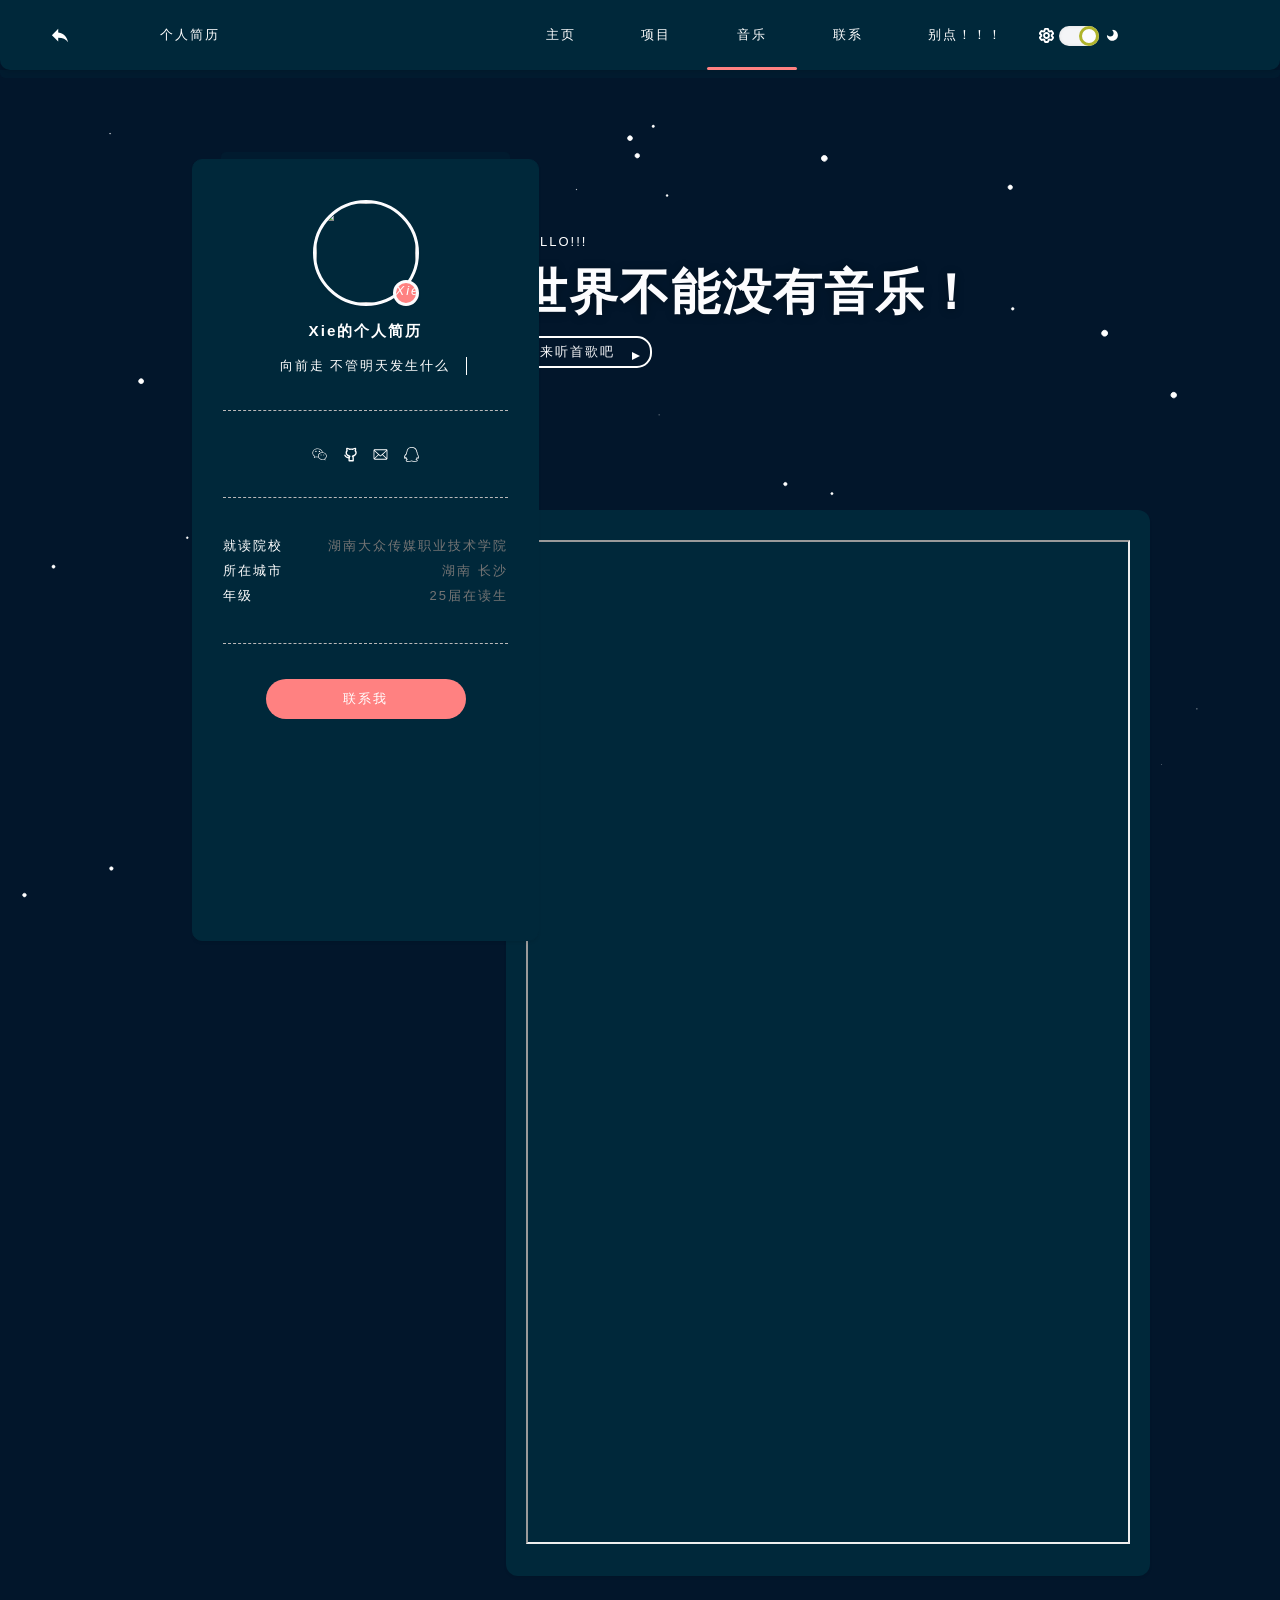
==== contact.html @ 0b9d170b "01 001" ====
<!DOCTYPE html>
<html lang="en">

<head>
  <meta charset="UTF-8">
  <meta http-equiv="X-UA-Compatible" content="IE=edge">
  <meta name="viewport" content="width=device-width, initial-scale=1.0">
  <title>MUSIC</title>
  <link rel="stylesheet" href="./css/base.css">
  <link rel="stylesheet" href="./css/contact.css">
  <script src="./js/jq.js"></script>
</head>
<script>
  function sendEmailEvent() {
    alert('发送成功！')
    $('#emailname').val('')
    $('#emailtext').val('')
    $('#emailtextarea').val('')
  }
</script>

<body>
 <canvas class="canvas-wrap" id="triangle-lost-in-space" resize="true"></canvas>

  <!-- loadding -->
  <div class="lodding-wrap">
    <div class="loadding-div"></div>
  </div>


  <!-- 主要页面 -->
  <div class="box">

    <!-- 顶部栏 -->
    <div class="header borderafter">
      <!-- 返回按钮 -->
      <a style="position: absolute;left:50px;" href="javascript:history.back()">
        <svg t="1649246285004" class="icon" viewBox="0 0 1024 1024" version="1.1" xmlns="http://www.w3.org/2000/svg"
          p-id="3737" width="20" height="20">
          <path
            d="M98 468.9l322.8-322.8v184.4C743.6 376.7 881.9 607.3 928 837.8 812.7 676.4 651.3 602.6 420.8 602.6v189.1L98 468.9z"
            p-id="3738" fill="#254665"></path>
        </svg>
      </a>


      <div class="col">
        <span>个人简历</span>
        <!-- 右边操作栏 -->
        <div class="header-right">
          <!-- 按钮 -->
          <div class="min_menu-wrap" id="minmenu">
            <span class="min_menu"></span>
          </div>
          <!-- 列表 -->
          <div class="menu_list">
            <!-- 栏目 -->
            <ul class="header-nav">
              <li><a href="../谢承轩个人作业/index.html">主页</a></li>
              <li ><a href="./home.html">项目</a></li>
              <li class="active"><a href="#">音乐</a></li>
              <li><a href="home - 1.html">联系</a></li>
              <li><a href="wenjuan.html">别点！！！</a></li>
           
            </ul>
            <!-- 开关灯 -->
            <span class="kaig-bottm">
              <svg t="1649159647627" class="icon" viewBox="0 0 1024 1024" version="1.1"
                xmlns="http://www.w3.org/2000/svg" p-id="2250" width="15" height="15">
                <path
                  d="M1008.535135 710.670332l-70.446388 116.386904a112.099975 112.099975 0 0 1-140.572857 43.829042l-69.422645-17.083729c-5.502624 3.1992-11.133217 6.3984-16.763809 9.341665l-18.299425 62.896276C687.335435 981.514621 639.4754 1023.744064 582.657604 1023.744064H441.764828c-56.817796 0-104.677831-42.293427-110.308423-97.703574l-18.299425-62.896276a422.166458 422.166458 0 0 1-16.827793-9.341665l-69.614597 17.083729a112.163959 112.163959 0 0 1-140.508873-43.893026L15.631361 710.542364a107.493127 107.493127 0 0 1 32.43989-144.731817L96.251206 518.910272a410.649338 410.649338 0 0 1 0-14.204448l-48.179955-46.836291a107.365159 107.365159 0 0 1-32.375906-144.731817l70.190452-116.450888a112.099975 112.099975 0 0 1 140.572857-43.893026l69.550612 17.083729c5.566608-3.1992 11.133217-6.3984 16.827794-9.341665l18.299425-62.896276C336.831061 42.229443 384.691096 0 441.508892 0H582.529636c56.817796 0 104.677831 42.293427 110.372407 97.63959l18.235441 62.704324c5.75856 3.007248 11.325169 6.142464 16.827793 9.341665l69.678581-17.083729a112.163959 112.163959 0 0 1 140.508873 43.893026l70.446388 116.514872a107.493127 107.493127 0 0 1-32.375906 144.731817l-48.179955 46.772307a414.616346 414.616346 0 0 1 0 14.204448l48.243939 46.836291c47.092227 31.928018 62.192452 94.952262 32.247938 145.115721z m-213.066733-142.23644l3.391152-31.032242a246.210447 246.210447 0 0 0 0-51.699076l-3.263184-30.904274 93.992502-91.305173-53.554612-88.553862-131.615096 32.311922-23.546113-16.059985a294.134466 294.134466 0 0 0-48.627844-26.809297l-27.513121-11.901025L568.453156 127.968008H455.649356L419.370426 252.736816l-27.705074 11.965009c-16.635841 7.166208-32.951762 16.187953-48.499875 26.745313l-23.610097 15.996001-131.487128-32.247938-53.36266 88.489878 94.056486 91.433141-3.263184 30.968258a247.874031 247.874031 0 0 0 0 51.699076l3.1992 30.904274-93.928518 91.369157 53.554612 88.489878 131.551112-32.311922 23.610097 16.059985c15.292177 10.429393 31.544114 19.451137 48.563859 26.809297l27.577106 11.965009L455.905292 895.776056h112.611848l36.342914-124.768808 27.64109-11.965009c16.699825-7.166208 32.951762-16.187953 48.563859-26.745313l23.546113-15.996001 131.423144 32.247938 53.68258-88.745814-94.184454-91.369157zM512.147232 615.846038c57.329668 0 103.846038-46.516371 103.974006-103.974006 0-57.329668-46.644339-103.974006-103.974006-103.974007S408.173225 454.542364 408.173225 511.872032 454.817564 615.846038 512.147232 615.846038z m0 127.968008c-127.968008 0-231.942014-103.910022-231.942015-231.942014 0-127.968008 103.910022-231.942014 231.942015-231.942015 127.968008 0 231.942014 103.910022 231.942014 232.133967A232.133967 232.133967 0 0 1 512.147232 743.814046z"
                  p-id="2251"></path>
              </svg>
              <!-- 开关按钮 -->
              <span class="my-radio active" id="myRadio">
                <i></i>
              </span>
              <svg t="1649159678284" class="icon" viewBox="0 0 1024 1024" version="1.1"
                xmlns="http://www.w3.org/2000/svg" p-id="3376" width="15" height="15">
                <path
                  d="M505.4 878.6c-196.7 0-358-150.9-374.9-343.1 1-18.6 16.1-33.4 34.9-33.4 10.8 0 20.5 4.8 26.9 12.4 0.2 0.3 0.5 0.1 0.5-0.7 41.6 44.2 100.5 71.9 166.1 71.9 127.1 0 230.1-103 230.1-230.1 0-66.1-28-125.1-72.6-166.8 0.1-0.1 0.5-0.1 0.3-0.3-7-6.5-11.4-15.7-11.4-26.1 0-19 14.9-34.1 33.7-35.3 192.1 17.1 342.9 178.3 342.9 375 0 208-168.5 376.5-376.5 376.5z"
                  p-id="3377"></path>
              </svg>
            </span>
          </div>
        </div>
      </div>
    </div>

    <!-- 顶部导航 -->
    <div class="navigation">
      <div class="nav-titleBox co zz">
        <!-- 占位符 -->
        <div class="co-left"></div>

        <!-- 标题 -->
        <div class="co-right">
          <span class="titleBox-tag">HELLO!!!</span>
          <h1>
            世界不能没有音乐！
          </h1>
          <a class="buttom navbtn" href="#next-one">来听首歌吧
          </a>
        </div>
      </div>
    </div>

    <!-- 主要修改部分 -->
    <div class="content zz">
      <!-- 占位符 -->
      <div class="co-left">
        <!-- 简历吸盘 -->
        <div class="me-card carbox borderbefore" id="mycard">
          <div class="mecar-title">
            <div class="me-image">
              <span class="status">
                <i>Xie</i>
              </span>
              <img src="./img/toux.jpg" alt="">
            </div>
            <h3>Xie的个人简历</h3>
            <p class="me-hover">
              <span>向前走 不管明天发生什么</span>
            </p>
          </div>
          <div class="borderbotm"></div>
          <div class="lianxi-list">
            <a title="wx:18674770553">
              <svg t="1649145899448" class="icon" viewBox="0 0 1024 1024" version="1.1"
                xmlns="http://www.w3.org/2000/svg" p-id="14861" width="15" height="15">
                <path
                  d="M506.942 345.921c25.259 0 42.134-16.916 42.134-42.107 0-25.477-16.848-41.956-42.134-41.956-25.299 0-50.668 16.48-50.668 41.956 0.028 25.204 25.409 42.107 50.668 42.107l0 0zM506.942 345.921zM271.257 261.857c-25.259 0-50.79 16.48-50.79 41.956 0 25.19 25.532 42.107 50.79 42.107 25.163 0 42.012-16.916 42.012-42.107-0.014-25.477-16.834-41.956-42.012-41.956l0 0zM271.257 261.857zM1010.654 615.492c0-133.202-123.563-246.702-275.237-258.512 0.205-1.652 0.301-3.373-0.068-5.092-30.406-141.79-182.886-248.695-354.7-248.695-194.15 0-352.119 135.387-352.119 301.793 0 89.279 45.574 169.725 131.946 233.158l-30.106 90.508c-1.939 5.885-0.177 12.37 4.506 16.452 2.853 2.458 6.445 3.741 10.076 3.741 2.335 0 4.697-0.546 6.867-1.625l113.036-56.565 13.926 2.827c34.802 7.154 64.853 13.353 101.868 13.353 10.895 0 40.878-3.987 43.404-7.182 40.755 101.99 153.094 175.61 285.273 175.61 33.86 0 68.13-8.164 98.891-15.866l87.136 47.636c2.307 1.257 4.847 1.911 7.359 1.911 3.441 0 6.881-1.161 9.639-3.413 4.847-3.932 6.841-10.404 5.038-16.33l-22.255-74.001c74.602-58.955 115.521-129.488 115.521-199.708l0 0zM409.798 665.75c-9.626 0.833-19.388 1.243-29.082 1.243-32.686 0-60.334-5.652-92.31-12.26l-18.582-3.755c-3.195-0.683-6.567-0.245-9.503 1.269l-81.687 40.892 21.231-63.775c2.076-6.24-0.205-13.053-5.57-16.821-82.07-57.207-123.659-126.894-123.659-207.093 0-144.179 139.087-261.516 310.067-261.516 151.142 0 284.959 91.955 312.579 214.261-158.475 2.076-286.706 113.487-286.706 250.32 0 19.893 3.018 39.171 8.11 57.767-1.542-0.382-3.168-0.683-4.887-0.532l0 0zM860.371 788.699c-4.875 3.673-6.935 10.007-5.188 15.852l13.804 45.903-56.647-30.993c-2.157-1.188-4.588-1.803-7.004-1.803-1.188 0-2.389 0.15-3.564 0.464-30.379 7.674-61.822 15.593-92.433 15.593-142.186 0-257.857-97.717-257.857-217.811 0-120.095 115.658-217.771 257.857-217.771 139.469 0 257.325 99.724 257.325 217.771 0 59.87-37.738 121.255-106.291 172.797l0 0zM868.181 797.178zM616.454 506.006c-16.848 0-33.696 16.971-33.696 33.792 0 16.944 16.848 33.669 33.696 33.669 25.313 0 42.038-16.725 42.038-33.669 0-16.848-16.725-33.792-42.038-33.792l0 0zM616.454 506.006zM801.58 506.006c-16.603 0-33.451 16.971-33.451 33.792 0 16.944 16.848 33.669 33.451 33.669 25.231 0 42.257-16.725 42.257-33.669 0-16.848-16.998-33.792-42.257-33.792l0 0zM801.58 506.006z"
                  p-id="14862"></path>
              </svg>
            </a>
            <a title="github:xiec777" href="https://gitee.com/wttAndroid">
              <svg t="1649145950732" class="icon" viewBox="0 0 1024 1024" version="1.1"
                xmlns="http://www.w3.org/2000/svg" p-id="16367" width="15" height="15">
                <path
                  d="M695.765333 981.333333h-276.053333c-26.794667 0-47.317333-21.077333-47.317333-48.64V739.84c0-29.184 6.314667-56.746667 17.365333-81.066667-129.365333-48.64-214.528-150.784-214.528-264.277333 0-53.504 17.365333-103.765333 50.474667-147.498667-12.629333-42.154667-15.786667-95.658667-12.629334-157.269333C216.234667 62.122667 236.8 42.666667 261.973333 42.666667c14.208 0 134.101333 1.621333 203.52 64.853333a504.448 504.448 0 0 1 184.533334 0C717.866667 44.288 837.717333 42.666667 853.504 42.666667c25.216 0 45.738667 19.456 47.317333 45.397333 4.693333 61.610667 0 115.114667-12.629333 157.269333C921.301333 290.688 938.666667 340.906667 938.666667 392.832c0 113.493333-85.162667 215.637333-214.528 264.277333a207.786667 207.786667 0 0 1 17.365333 81.066667v192.896c1.578667 27.562667-20.48 50.261333-45.738667 50.261333z m-228.693333-97.28h181.333333V739.84c0-27.562667-12.586667-53.504-33.109333-71.338667-14.165333-11.349333-20.48-30.805333-15.786667-50.261333 4.778667-17.834667 18.944-32.426667 36.309334-35.669333 123.050667-24.32 208.213333-102.144 208.213333-189.696 0-47.018667-25.258667-82.688-45.738667-105.386667-14.208-14.549333-17.365333-35.626667-7.893333-55.082667 6.314667-12.970667 15.786667-40.533333 15.786667-89.173333-39.466667 6.485333-85.205333 19.456-102.528 45.397333-11.093333 16.213333-31.573333 24.32-50.474667 19.456a393.045333 393.045333 0 0 0-194.005333 0c-18.944 4.864-37.888-3.242667-50.474667-19.456-17.365333-25.941333-63.146667-38.912-102.528-45.397333 1.578667 48.64 9.429333 76.202667 15.786667 89.173333 7.850667 17.834667 4.693333 40.533333-7.936 55.082667-20.48 22.698667-45.738667 58.368-45.738667 105.386667 0 87.552 85.205333 163.754667 208.213333 189.696 17.365333 3.242667 31.573333 17.834667 36.266667 35.669333 4.736 17.834667-1.578667 37.290667-15.786667 50.261333a95.104 95.104 0 0 0-33.109333 71.296v144.298667h3.157333z"
                  fill="#172B4D" p-id="16368"></path>
                <path
                  d="M403.968 788.394667c-212.949333 0-309.162667-194.56-313.898667-202.666667-11.050667-24.32-1.578667-53.461333 20.48-64.810667 23.68-11.349333 52.053333-1.621333 63.146667 21.077334 3.114667 6.485333 80.426667 157.269333 241.28 149.162666 26.837333-1.621333 48.896 19.456 48.896 46.976 1.578667 27.562667-18.901333 50.261333-45.738667 50.261334h-14.165333z"
                  fill="#172B4D" p-id="16369"></path>
              </svg>
            </a>
            <a title="email:3427104575@qq.com" href="Mailto:3427104575@qq.com?Subject=邮箱标题&amp;Body=邮箱内容！">
              <svg t="1649145973361" class="icon" viewBox="0 0 1024 1024" version="1.1"
                xmlns="http://www.w3.org/2000/svg" p-id="17271" width="15" height="15">
                <path
                  d="M983.899806 785.385782V224.886223h0.180631l-0.180631-4.696419c-0.180632-5.238314-0.722526-10.476627-1.806315-15.714941-2.890104-25.469042-21.675781-44.977245-45.519139-47.686717H122.287529c-11.741048 0-23.482096 1.625684-34.861881 5.238314-30.346093 10.295996-50.757453 40.100194-50.576821 74.058917v534.849885c-0.361263 21.314518 5.780208 42.087141 17.701887 59.789028l0.361263 0.722526 5.418946 3.973893c18.243782 21.856412 44.977245 34.319986 73.517022 34.500618H904.421944c37.751984 0 70.265655-27.094726 79.477862-66.291763l0.180631-0.541894c0.361263-5.96084 0.361263-11.741048-0.180631-17.701888zM390.16405 547.494091l55.453872 49.854295 43.893456 40.100194c5.418945 5.96084 13.005468 9.57347 21.133886 9.57347 7.947786 0 15.534309-3.431999 21.133886-9.57347l101.153642-91.941436 272.753572 263.721997H126.622685L390.16405 547.494091z m120.119951 30.346092L111.449638 216.03528H115.604163c214.409596-0.903158 703.559711-2.890104 793.875463-0.361263l-399.195625 362.166166z m165.458458-69.72376l251.619686-227.956959v474.518963L675.742459 508.116423z m-328.568707 0.180631L93.205856 760.278003V278.895043l253.967896 229.402011z"
                  p-id="17272"></path>
              </svg>
            </a>
            <a title="QQ:3427104575">
              <svg t="1649146096754" class="icon" viewBox="0 0 1024 1024" version="1.1"
                xmlns="http://www.w3.org/2000/svg" p-id="18277" width="15" height="15">
                <path
                  d="M537.576602 0c345.434577 0 362.285044 329.787714 362.285044 329.787714 52.356809 69.207276 24.072096 131.794725 24.072096 131.794725 168.504671 264.793055 59.578437 341.22196 29.488318 346.638181-29.488318 5.416222-58.374833-32.49733-58.374833-32.49733s-9.628838 37.913551-33.700934 58.374833c87.86315 40.922563 72.216288 92.075767 72.216288 92.075767s-18.655874 154.061414-383.94993 56.569425l-31.293725-5.416222c-350.248996 126.378504-393.578768-43.931575-393.578768-43.931575s-14.443258-71.012683 53.560413-97.491989c-39.718958-24.072096-53.560413-75.2253-53.560413-75.2253s-35.506341 57.77303-81.845126 36.709946C-3.443754 775.723291-31.728467 587.359141 143.997834 451.351799c0 0-25.275701-80.641521 32.49733-128.785713C176.495163 322.566085 192.142025 0 537.576602 0L537.576602 0 537.576602 0zM230.055576 341.22196C153.626672 406.216619 204.779876 471.211278 204.779876 471.211278 36.275204 574.72129 66.365324 742.022357 66.365324 742.022357s27.081108-13.239653 45.736982-52.356809c19.257677-39.117156 48.745994 6.619826 48.745994 6.619826s18.655874 89.066755 74.623497 123.971294c56.569425 34.904539-2.40721 57.171228-2.40721 57.171228s-61.985647 0.601802-56.569425 43.329773c5.416222 42.126168 205.81642 95.084779 325.575097 1.203605l63.791054 8.425234c209.427235 72.81809 312.937247 4.814419 319.557073-8.425234 6.619826-13.239653-31.895527-38.515353-67.401869-53.560413-35.506341-15.04506-44.533377-30.691922-13.239653-51.153204 31.293725-21.063084 43.931575-62.587449 61.985647-105.31542 18.054072-42.72797 45.736982-21.664886 49.347797-9.628838 3.610814 12.036048 29.488318 52.356809 29.488318 52.356809s68.003671-72.216288-73.419893-285.856139c0 0 30.691922-63.791054-21.063084-116.147863 0 0-12.63785-300.299397-320.158876-300.299397C224.639355 52.356809 230.055576 341.22196 230.055576 341.22196L230.055576 341.22196 230.055576 341.22196z"
                  p-id="18278"></path>
              </svg>
            </a>
          </div>
          <div class="borderbotm"></div>
          <div class="mecar-bottm">
            <div>
              <span class="mecarbottm-key">就读院校</span>
              <span class="mecarbottm-value">湖南大众传媒职业技术学院</span>
            </div>
            <div>
              <span class="mecarbottm-key">所在城市</span>
              <span class="mecarbottm-value">湖南 长沙</span>
            </div>
            <div>
              <span class="mecarbottm-key">年级</span>
              <span class="mecarbottm-value">25届在读生</span>
            </div>

          </div>
          <div class="borderbotm"></div>
          <div class="buttom-box ">
            <a class="button" href="Mailto:3427104575@qq.com?Subject=邮箱标题&amp;Body=邮箱内容！">联系我</a>
          </div>
        </div>
      </div>
      <!-- 主要内容部分 -->
        <div class="carbox copybottm">
   <iframe src="https://forum.hanakos.cc/music" width="600" height="1000"></iframe>
        </div>
      </div>
    </div>
</body>

<script src="./js/base.js"></script>
<script type="text/javascript" src="./js/paper-full.min.js"></script>
<script type="text/javascript" src="./js/canvas.js"></script>

</html>
---- css/base.css ----
:root {
 /* 默认背景色 */
--backColor:#fff;
--borderline:#00283a;
 /* 卡片 */
--headerCOlor:#00283A;
 /* 卡片 */
--headerhover:rgb(0, 40, 58,.8);

  /* 默认字体颜色 */
--headerFont:#fff;
  /* 反差色 */
--fontColor:#00283A;
--mainColor:#ff8181;
--bagColor:#02162b;
}

.content-li svg path,.buttom svg path{
  fill:#fff;
}
svg{
  vertical-align: middle;
}
svg path{
  fill: var(--headerFont);
}

/* 遮罩 */
.zhezhao{
  position: fixed;
  left: 0px;
  right: 0px;
  bottom: 0px;
  top: 0px;
  background-color: rgba(0, 0, 0, .7);
  z-index: 9;
  display: none;
}
.zhezhao.active{
  display: block;
}
.zhezhao .close{
  position: absolute;
  right: 20%;
  top:  10%;
}
.close path{
  fill: #FCFCFE;
}
#videoResume{
  position: absolute;
  left: 50%;
  top:  50%;
  transform: translate(-50%,-50%);
}
#videoResumeC{
  width: 100%;
}


body,
html {
  position: relative;
  margin: 0px;
  width: 100%;
  padding: 0px;
  font-size: 13px;
  letter-spacing: 2px;
  transition: .4s ease-in-out;
  font-weight: 400;
  font-family: -apple-system, BlinkMacSystemFont, "Segoe UI", Roboto, "Helvetica Neue", Arial, "Noto Sans", sans-serif, "Apple Color Emoji", "Segoe UI Emoji", "Segoe UI Symbol", "Noto Color Emoji";
  
  color: var(--headerFont);
  background-color:var(--bagColor);
}
a{
   transition: color .6s ease-in-out;
   text-decoration: none;
   color: inherit;
}
a:hover {
  color: var(--mainColor);
}


.carbox {
  background-color: var(--headerCOlor);
  border-radius: 12px;
  box-shadow: 0 2px 4px -2px rgb(0 0 0 / 15%);
}

ul {
  list-style: none;
  margin: 0px;
  padding: 0px;
}

ul>li {
  display: inline-block;
}
img {
  width: 100%;
  height: 100%;
  vertical-align: middle;
}
.copybottm {
  padding: 30px 20px;
  color: #7B7B7D;
  font-size: 10px;
  font-weight: 700;
  letter-spacing: 2px;
  transition: .4s ease-in-out;
  text-transform: uppercase;
}

 /* 顶部栏目 */
.header {
  position: fixed;
  z-index: 2;
  top: 0px;
  width: 100%;
  height: 70px;
  line-height: 70px;
  background-color: var(--headerCOlor);
  border-radius: 0% 0% 10px 10px;
  box-shadow: 0 2px 4px 0 rgb(0 0 0 / 15%);
}

/* 下面的装饰 */
.borderafter::after{
  content: '';
  position: absolute;
  top: 70px;
  left: 0px;
  right: 0px;
  height: 8px;
  /* background-color: #00283A; */
  background-color: var(--borderline);
  border-radius: 0% 0% 5px 5px;
  opacity: .3;
}

/* 上面的装饰 */
.borderbefore::before{
  content: '';
  position: absolute;
  top: -8px;
  left: 8%;
  right: 8%;
  height: 10px;
  background-color: var(--borderline);
  border-radius: 5px 5px 0% 0%;
  opacity: .3;
}

.col {
  width: 75%;
  margin: 0 auto;
  /* border: 1px solid red; */
}

.header>div {
  display: flex;
  justify-content: space-between;
}

/* 开灯 */
.kaig-bottm img {
  width: 15px;
  height: 15px;
}
.kaig-bottm .my-radio{
  position: relative;
  display: inline-block;
  height: 20px;
  width: 40px;
  vertical-align: middle;
  background: #F4F5F7;
  border-radius: 2em;
  box-shadow: inset 0 0 4px -1px rgb(0 0 0 / 15%);
  transition: .4s ease-in-out;
  cursor: pointer;
}

.kaig-bottm .my-radio.active>i{
  right: 0px;
  left: auto;
}
.kaig-bottm .my-radio>i{
  position: absolute;
  left: 0px;
  top: 0px;
  bottom: 0px;
  display: inline-block;
  width: 35%;
  border: solid 3px #AFB42B;
  border-radius: 50%;
  background: #FCFCFE;
  transition: all .2s ease;
}

/* 顶部导航栏 */
.header-nav {
  display: inline-block;
}

.header-nav>li.active::after {
  content: '';
  display: inline-block;
  position: absolute;
  bottom: 0;
  left: 0px;
  right: 0px;
  border-radius: 10px;
  height: 3px;
  background-color: var(--mainColor);
  transition: .4s ease-in-out;
}

.header-nav>li {
  padding: 0 30px;
  position: relative;
  transition: color .6s ease-in-out;
  box-sizing: border-box;
}

.header-nav>li:hover {
  color: var(--mainColor);
}



/* 导航 */ 
/* 黑色主题背景 */
.navigation.active{ 
  background-image: url("../img/back/aitx6-0og08.webp") !important;
  
}
/* 默认主题 */
.navigation {
  margin: 0px auto 0;
  width: 95%;
  background-color: transparent;
  height: 600px;
  border-radius: 20px;
  background-image: url("../img/back/a58cbbffd2aa49c1b1e99990be912f30.jpg");
  background-attachment: fixed;
  background-size: 100%;
  background-repeat: no-repeat;
  overflow: hidden;
  color: #fff;
}

/* 顶部导航 */
.navigation .titleBox-tag {
  text-transform: uppercase;
}

.navigation h1 {
  margin: 10px 0;
  font-size: 3.8rem;
  color: #fcfcfe;
  text-shadow: 0 1px 10px rgb(0 0 0 / 30%);
}
.navigation .buttom:hover{
  transform: scale(1.1);
  color: #fff;
}
.navigation>.nav-titleBox {
  margin-top: 18rem;
}

.nav-titleBox .buttom {
  display: inline-block;
  height: 28px;
  line-height: 28px;
  padding: 0px 35px 0 20px;
  border: 2px solid white;
  border-radius: 15px;
  cursor: pointer;
  transition: transform .3s ease;
  color: #fcfcfe;
  position: relative;
}
.nav-titleBox .buttom::after{
  position: absolute;
  right: 10px;
  top: 50%;
  content: '';
  width: 0px;
  height: 0px;
  border-top: 4px solid transparent;
  border-left: 8px solid #fff;
  border-bottom: 4px solid transparent;
  animation: bmove 1s infinite;
}
@keyframes bmove {
  0%{
    opacity: 1;
    transform: translateX(-8px) translateY(-50%);
  }
  100%{
    opacity: 0;
    transform: translateX(5px) translateY(-50%);
  }
}


/* 内容 */

.co-left {
  width:35%;
  display: inline-block;
  height: 50px;
}

.co-right {
  width: 64%;
  display: inline-block;
  /* background-color: #45454566; */
  min-height: 50px;
}
.co{
  width: 70%;
  margin: 0 auto;
}

.content {
  position: relative;
  top: -90px;
  min-height: 1000px;
  width: 70%;
  margin: 0 auto;
  display: flex;
  /* background-color: rgba(10, 15, 20, 0.2); */
}


/* 左半部分 */
.content .me-card {
  /* top: 390px; */
}

.scroll{
  position: fixed !important;
  top: 49%;
}
.content .me-card {
  width: fit-content;
  min-width: 285px;
  transform: translateY(-351px);
  height: 780px;
  /* backgrounbad-color: var(--headerCOlor); */
  border-radius: 10px;
  text-align: center;
  border: 1px solid var(--headerCOlor);
  padding: 0px 30px;
}


/* 左边吸盘 */
.mecar-title {
  margin-top: 40px;
}


.me-hover span{
  margin: 0 auto;
  display: block;
  font: 14px ;
  border-right: .08em solid;
  /* 个数*2ch */
  width: 28ch; 
  white-space: nowrap;
  overflow: hidden;
  animation: typing 3s steps(28,end), blink-caret .3s step-end infinite alternate;
}


@keyframes typing {
  from {
    width: 0;
  }
}
@keyframes blink-caret {
  50%{
    border-color: transparent;
  }
}


/* 虚线 */
.content .borderbotm {
  /* border-style: dashed; */
  border-bottom: 1px dashed rgb(187, 185, 185);
  height: 0px;
  margin: 35px 0;
}

.mecar-title .me-image {
  position: relative;
  display: inline-block;
}
.me-image>img{
  width: 100px;
  height: 100px;
  border: solid 3px #FCFCFE;
  border-radius: 50%;
  box-shadow: 0 2px 4px -2px rgb(0 0 0 / 15%);
}
.mecar-title .me-image>.status{
    height: 20px;
    width: 20px;
     box-shadow: 0 2px 4px -2px rgb(0 0 0 / 15%);
    border-radius: 50%;
    position: absolute;
    border: solid 3px #FCFCFE;
    right: 0px;
    bottom: 0px;
    background-color: var(--mainColor);
    overflow: hidden;
    color: #fff;
    transition: width .2s ease-in-out, visible .2s ease-in-out;
}
.mecar-title .me-image:hover .status{
  width: 100px;
  border-radius: 20px;
}
.mecar-title .me-image:hover .status i {
  width: 0%;
  visibility: hidden;
}
.mecar-title .me-image:hover .status i {
  width: 100%;
  visibility: visible;
}

.mecar-bottm>div {
  display: flex;
  justify-content: space-between;
  height: 25px;
  line-height: 25px;
}

.mecar-bottm .mecarbottm-key {
  font-weight: 500;
}

.mecar-bottm .mecarbottm-value {
  font-weight: 500;
  color: #747474;
}
.me-card .lianxi-list svg{
  margin: 0 5px;
 
}
.me-card .lianxi-list a svg path{
  transition: .2s ease-in-out;
}
.me-card .lianxi-list a:hover svg path{
  fill: var(--mainColor);
}
.me-card .lianxi-list a{
 display: inline-block;
}
.me-card .buttom-box .button{
  display: block;
  margin: 0 auto;
  border: none;
  height: 40px;
  line-height: 40px;
  width: 200px;
 
  color: var(--headerFont);
  border-radius: 50px;
  background: linear-gradient(-45deg, var(--mainColor) 50%, #fff 60%, var(--mainColor) 70%);
  background-size: 600% 100%;
  animation: shine 5s infinite;
}
@keyframes shine {
  0% {
    background-position-x: 100%;
  }
  50% {
    background-position-x: 0%;
  }
  100% {
    background-position-x: -100%;
  }
}


/* g公共 */
.content-li>h3 {
  display: flex;
  align-items: center;
  color: var(--headerFont);
}

.content-li .borderbotm {
  flex: 1;
  margin-left: 20px;
  margin-right: 20px;
}


/* 加载小蝴蝶 */
.lodding-wrap{
  position: fixed;
  left: 0px;
  right: 0px;
  bottom: 0px;
  top: 0px;
  background-color: rgba(0, 0, 0, 0.95);
  z-index: 9;
  opacity: 1;
}

.loadding-div{
  left: 50%;
  top: 50%;
  position: relative;
  width: 100px;
  height: 100px;
  transform: rotateZ(-13deg) translate(-50%,-50%); 
  animation: insect-fly 0.3333333333s infinite alternate cubic-bezier(.45,-0.43,.63,1.94);
}

.loadding-div::after,.loadding-div::before{
  content: '';
  position: absolute;
  width: 50px;
  height: 50px;
  border: 1px solid #00c7ff;
  transform: rotateX(60deg) rotateY(-60deg);
  background-color: rgba(81, 0, 255, 0.723);
  border-radius: 40% 20% 50% 50%;
  animation: wings 0.333s infinite cubic-bezier(0.6, 0, 0.4, 1) alternate;
}
.loadding-div::after{
  transform-origin: right center;
  left: 0;
}

.loadding-div::before{
  right: 0;
  transform-origin: left center;
  animation-direction: alternate-reverse;
}

@keyframes insect-fly {
  from {
    margin-top: -0.3em;
  }
  to {
    margin-top: 0.3em;
  }
}
@keyframes wings {
  from{
    transform: rotateX(60deg) rotateY(-60deg);
  }
  to{
    transform: rotateX(60deg) rotateY(60deg);
  }
}

/* 雪花 */
.canvas-wrap{
  position: fixed;
  top: 100px;
  bottom: 0px;
  z-index: 1;
  left: 0;
  right: 0;
}


/* 置顶层 */
.zz{
  position: relative;
  z-index: 1;
}


/* 公共的按钮样式 */
.buttonsty{
  cursor: pointer;
  transition: .4s ease-in-out;
}
.buttonsty:hover{
  transform: scale(1.03);
}



/* 适配 */

/* @media screen and (min-width:1000px) and (max-width:1200px) {
  .content .me-card{
    min-width: auto;
  }
}



@media screen and ( max-width:1000px) {
  .content{
    display: block;
  }
  .content .me-card{
    min-width: auto;
  }
    

  .header-right{
    display: none;
  }
  .nav-titleBox{
    display: none;
  }
  .co-right{
    display: none;
  }
} */


/* 播放器 */
 .music-wrap{
  position: fixed;
  right: -14%;
  bottom: 30px;
  z-index: 2;
  transition: right .3s ease;
}
.music-wrap:hover{
  right: 0%;
}
/*
.music-wrap.paused .music-box{
  animation-play-state:paused;
}
.music-wrap .music-box{
  animation:fadenum 5s linear infinite;
}
.music-wrap .music-box{
  background-image: url(../img/bg2.jpg);
  background-size: 100% 100%;
  transform-origin: center center;
  width:80px;
  height:80px;
  background-color:pink;
  border-radius: 50%;
}
@keyframes fadenum{
  0%{transform:rotate(0deg);}
  100%{transform:rotate(360deg);}
}

.music-wrap .star{
  display: inline-block;
  width: 0;
  height: 0;
  border-top: 10px solid #fff;
  border-bottom: 10px solid #fff;
  border-left: 20px solid #fff;
  z-index: 1;
  position: absolute;
  top: 50%;
  left: 50%;
  transform: translate(-50%,-50%);
}

.music-wrap.paused .star{
  border-top: 10px solid transparent;
  border-bottom: 10px solid transparent;
  border-left: 20px solid #fff;
} */



 .min_menu{
  display: none;
  height: 2px;
  width: 15px;
  background-color: var(--headerFont);
  border-radius: 2px;
  position: relative;
  transition: .4s ease-in-out;
}
.min_menu::after{
  content: "";
  top: -5px;
  position: absolute;
  background-color: inherit;
  transition: .4s ease-in-out;
  display: block;
  width: 15px;
  height: 2px;
  border-radius: 2px;
}

.min_menu::before{
  content: "";
  bottom: -5px;
  position: absolute;
  background-color: inherit;
  transition: .4s ease-in-out;
  display: block;
  width: 15px;
  height: 2px;
  border-radius: 2px;
  
}
.min_menu-wrap{
  min-width: 50px;
}
.min_menu-wrap.active .min_menu{
  transform: rotate(45deg);
}
.min_menu-wrap.active .min_menu::after{
  transform: translate(0,5px) rotate(-90deg);
}
.min_menu-wrap.active .min_menu::before{
  transform: translate(0,-5px) rotate(-90deg);
}


  /* 手机*/
  @media screen and (max-width: 950px) {
    .col>span{
      visibility: hidden;
    }
    .content .me-card{
      min-width: auto;
    }
    .co-left{
      position: relative;
      width: auto;
      display: block;
      height: auto;
    }
    .co-right{
      width: 100%;
    }
    .content{
      display: block;
    }
    .content .me-card{
      width:auto;
      transform: translateY(-20px);
    }
    .scroll{
      position:relative !important;
    }

    
    .min_menu{
      display: inline-block;
    }
    /* .header .header-right{
      display:none;
    } */
    .co-left{
      display: none;
    }
    .co-right{
      width: 100%;
    }

  
    .header-right .min_menu-wrap{
      text-align: center;
    }
    .header-right .header-nav>li{
      display: block;
    }
    .header-right .kaig-bottm{
      display: block;
    }

    .menu_list{
      pointer-events: none;
      position: absolute;
      left: 0;
      right: 0;
      text-align: center;
      opacity: 0;
      background-color: var(--headerhover);
      transform: translateY(10px);
      transition: .1s ease-in-out;
    }

    .menu_list.active{
      opacity: 1;
      pointer-events: all;
      transform: translateY(0px);
    }

    .navigation>.nav-titleBox {
      margin-top: 10rem;
    }
  }

/* 平板 */
 @media screen and (max-width:1200px){
  .navigation{
    text-align: center;
    background-size: 100% 100%;
  }
 
  .co-left{
    position: relative;
    width: auto;
    display: block;
    height: auto;
  }
  .co-right{
    width: 100%;
  }
  .content{
    display: block;
  }
  .content .me-card{
    width:auto;
    transform: translateY(-20px);
  }
  .scroll{
    position:relative !important;
  }
}
---- css/contact.css ----
.li1-box{
  display: flex;
  justify-content: space-between;
}

.li1-box-item{
  position: relative;
  flex: 0 0 45%;
  padding: 25px;
  box-sizing: border-box;
}


.li1-box-item>img{
  width: 50px;
  height: 50px;
}
.li2-box{
  padding: 50px;
}

.li2-box>input,.li2-box>textarea{
  display: block;
  width: 100%;
  height: 30px;
  line-height: 30px;
  margin-bottom: 20px;
  border: none;
  background-color: #F4F5F7;
  border-radius: 10px;
  padding: 0 20px;
  box-shadow: inset 0 0 4px -1px rgb(0 0 0 / 15%);
  box-sizing: border-box;
  /* color: var(--headerFont); */
}
.li2-box>textarea{
  height: 200px;
  resize: none;
}
.li2-box>button{
  padding: 10px 30px;
  border: none;
  border-radius: 20px;
  background-color: var(--mainColor);
  color: var(--headerFont);
}

.content-li svg path{
  fill: var(--headerFont);
}


 /* 手机*/
 @media screen and (max-width: 550px) {
  .content-li{
    display: block;
  }
  .li1-box{
    display: block !important;
  }
  .li2-box{
    padding: 10px;
  }
}
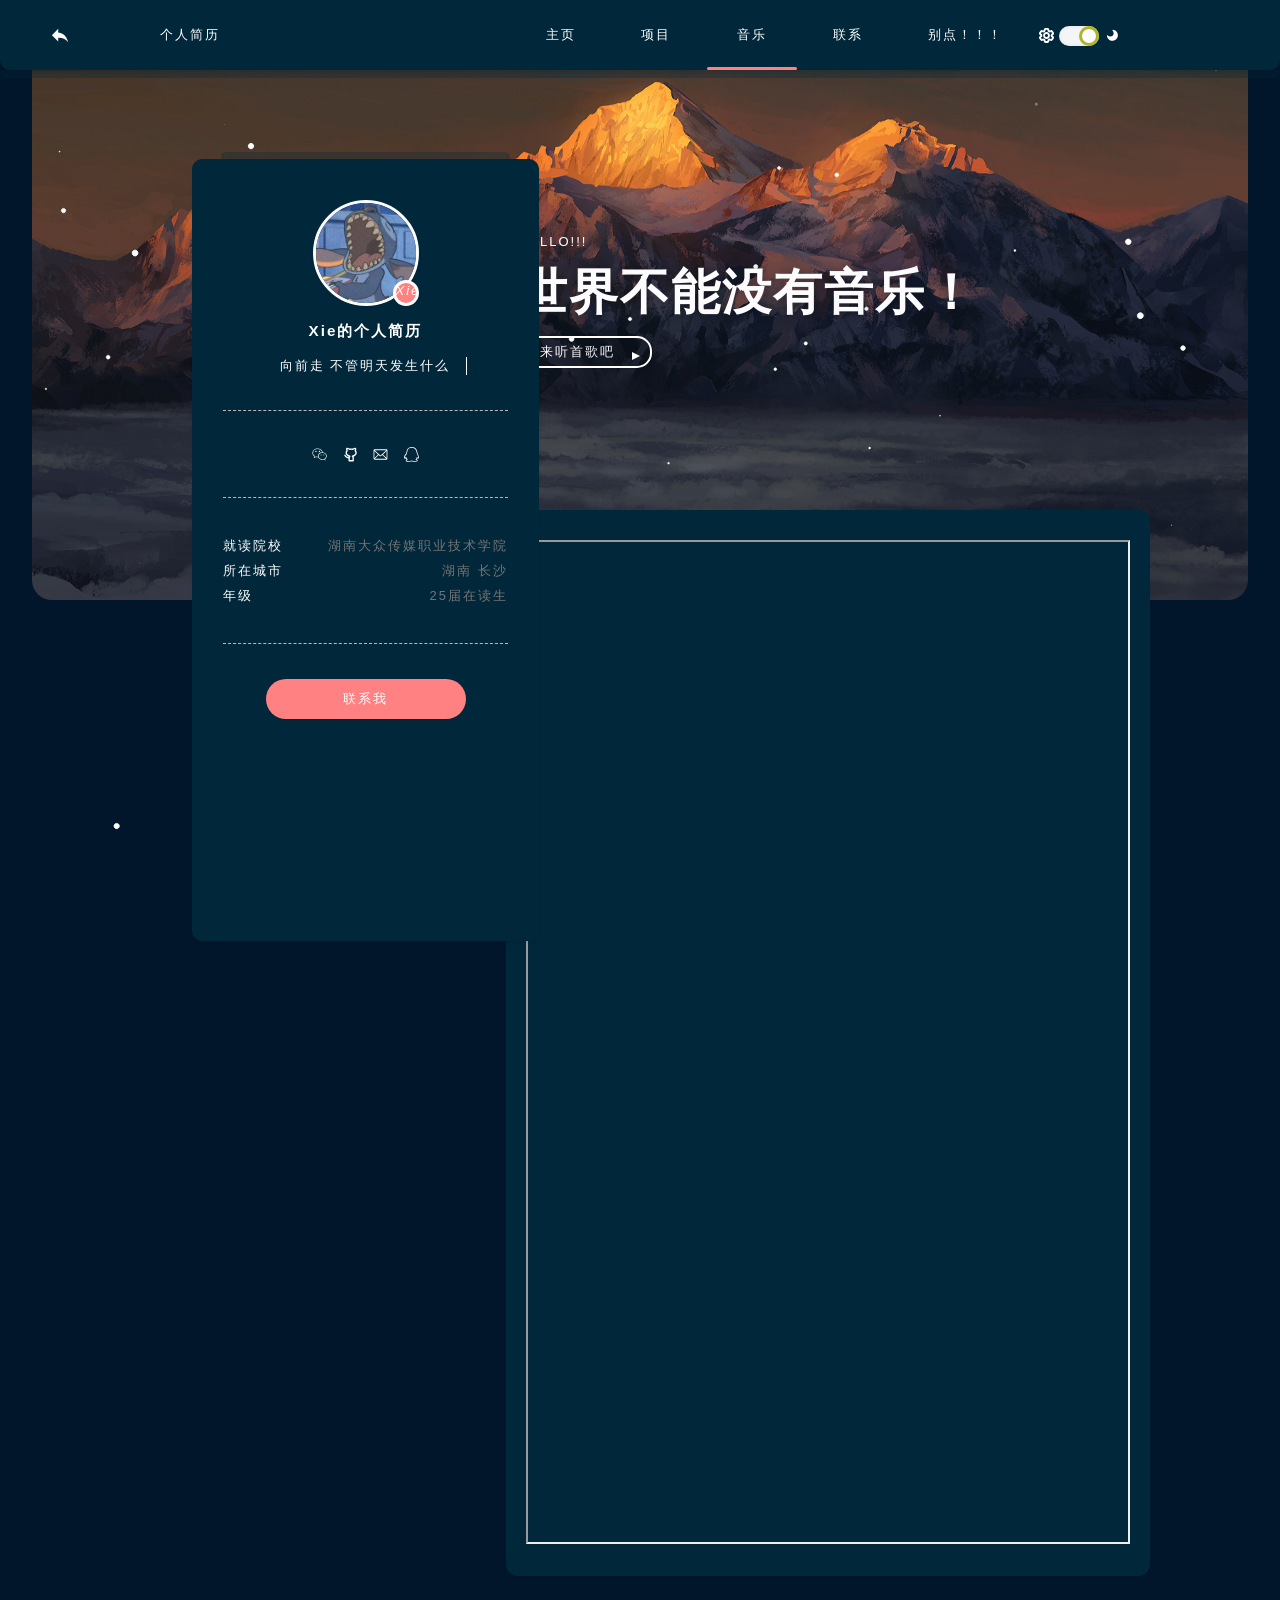
==== commit e8aa5c0e: "Update contact.html" ====
--- a/contact.html
+++ b/contact.html
@@ -133,7 +133,7 @@
                   p-id="14862"></path>
               </svg>
             </a>
-            <a title="github:xiec777" href="https://gitee.com/wttAndroid">
+            <a title="github:xiec777" href="https://github.com/XIEC777">
               <svg t="1649145950732" class="icon" viewBox="0 0 1024 1024" version="1.1"
                 xmlns="http://www.w3.org/2000/svg" p-id="16367" width="15" height="15">
                 <path
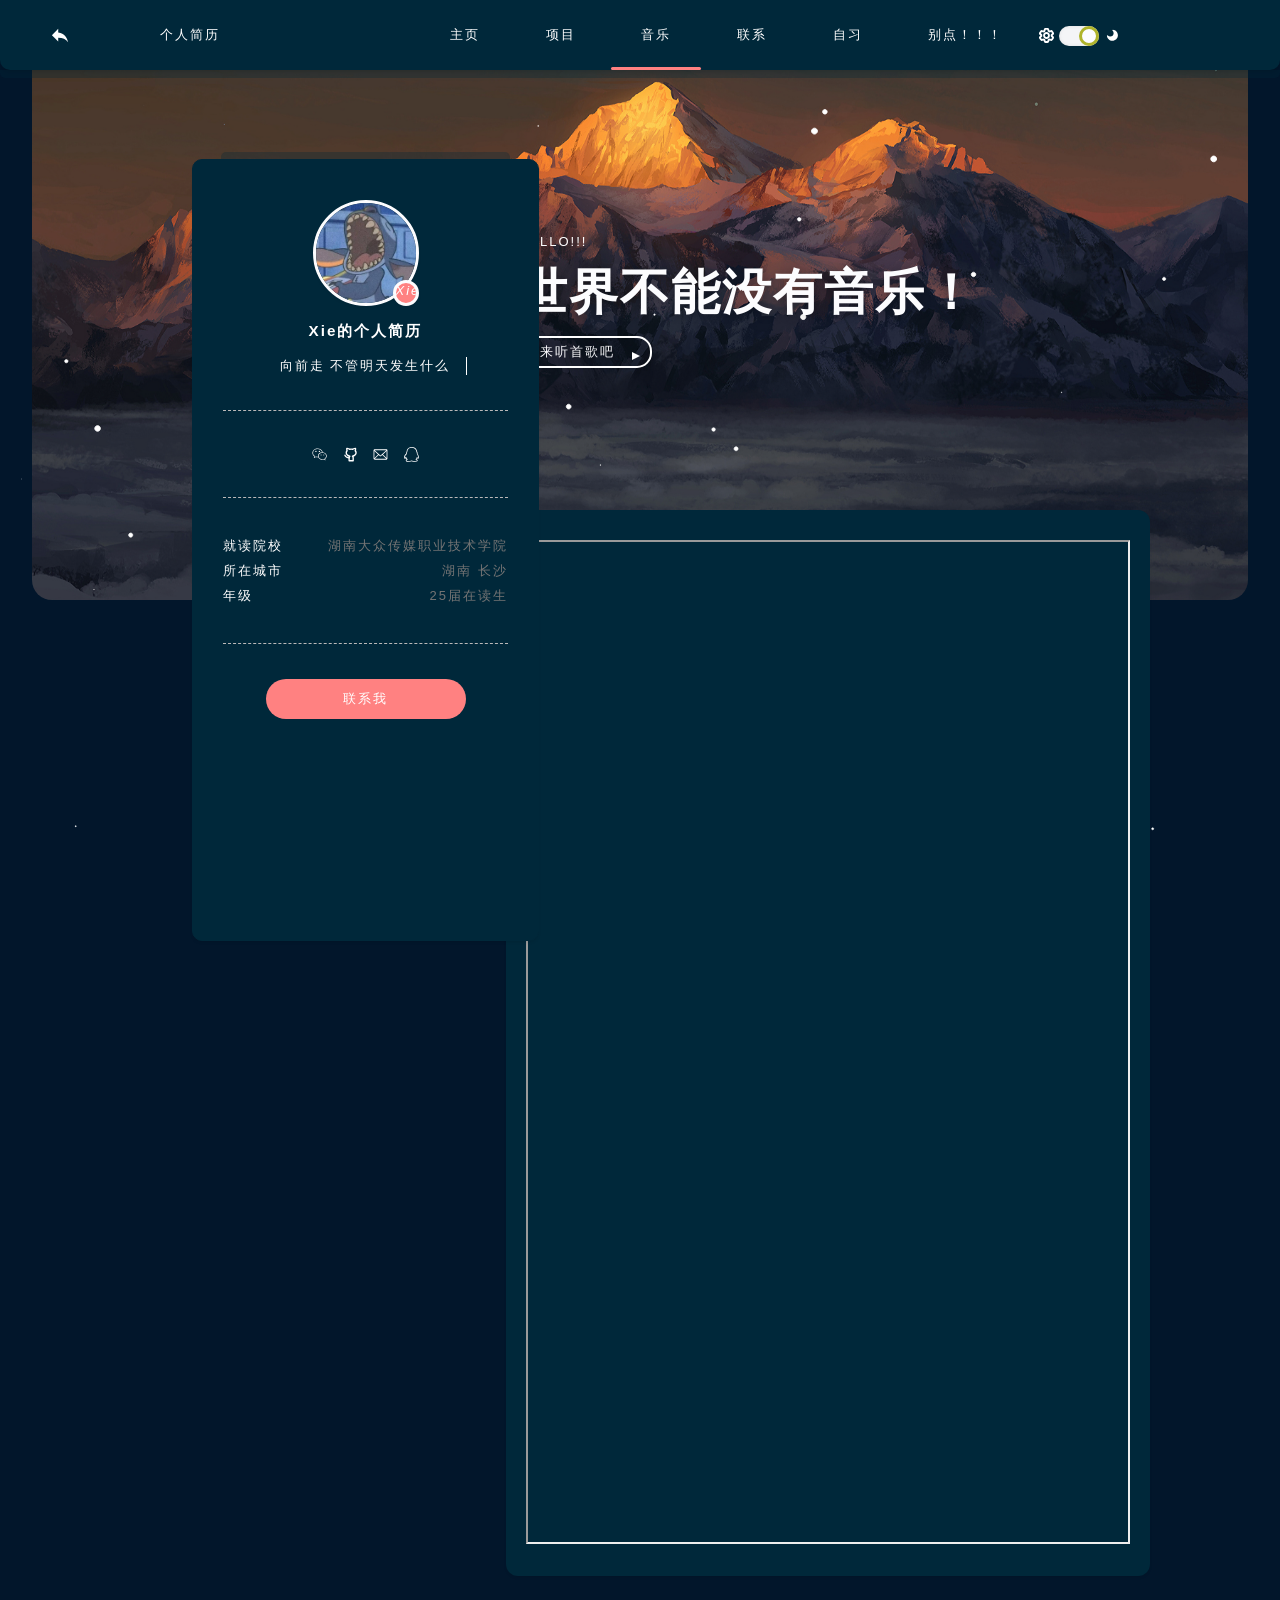
==== commit f9fe8cf5: "Add files via upload" ====
--- a/contact.html
+++ b/contact.html
@@ -56,10 +56,11 @@
           <div class="menu_list">
             <!-- 栏目 -->
             <ul class="header-nav">
-              <li><a href="../谢承轩个人作业/index.html">主页</a></li>
+              <li><a href="index.html">主页</a></li>
               <li ><a href="./home.html">项目</a></li>
               <li class="active"><a href="#">音乐</a></li>
               <li><a href="home - 1.html">联系</a></li>
+              <li><a href="zixi.html">自习</a></li>
               <li><a href="wenjuan.html">别点！！！</a></li>
            
             </ul>
@@ -133,7 +134,7 @@
                   p-id="14862"></path>
               </svg>
             </a>
-            <a title="github:xiec777" href="https://github.com/XIEC777">
+            <a title="github:xiec777" href="https://gitee.com/wttAndroid">
               <svg t="1649145950732" class="icon" viewBox="0 0 1024 1024" version="1.1"
                 xmlns="http://www.w3.org/2000/svg" p-id="16367" width="15" height="15">
                 <path
